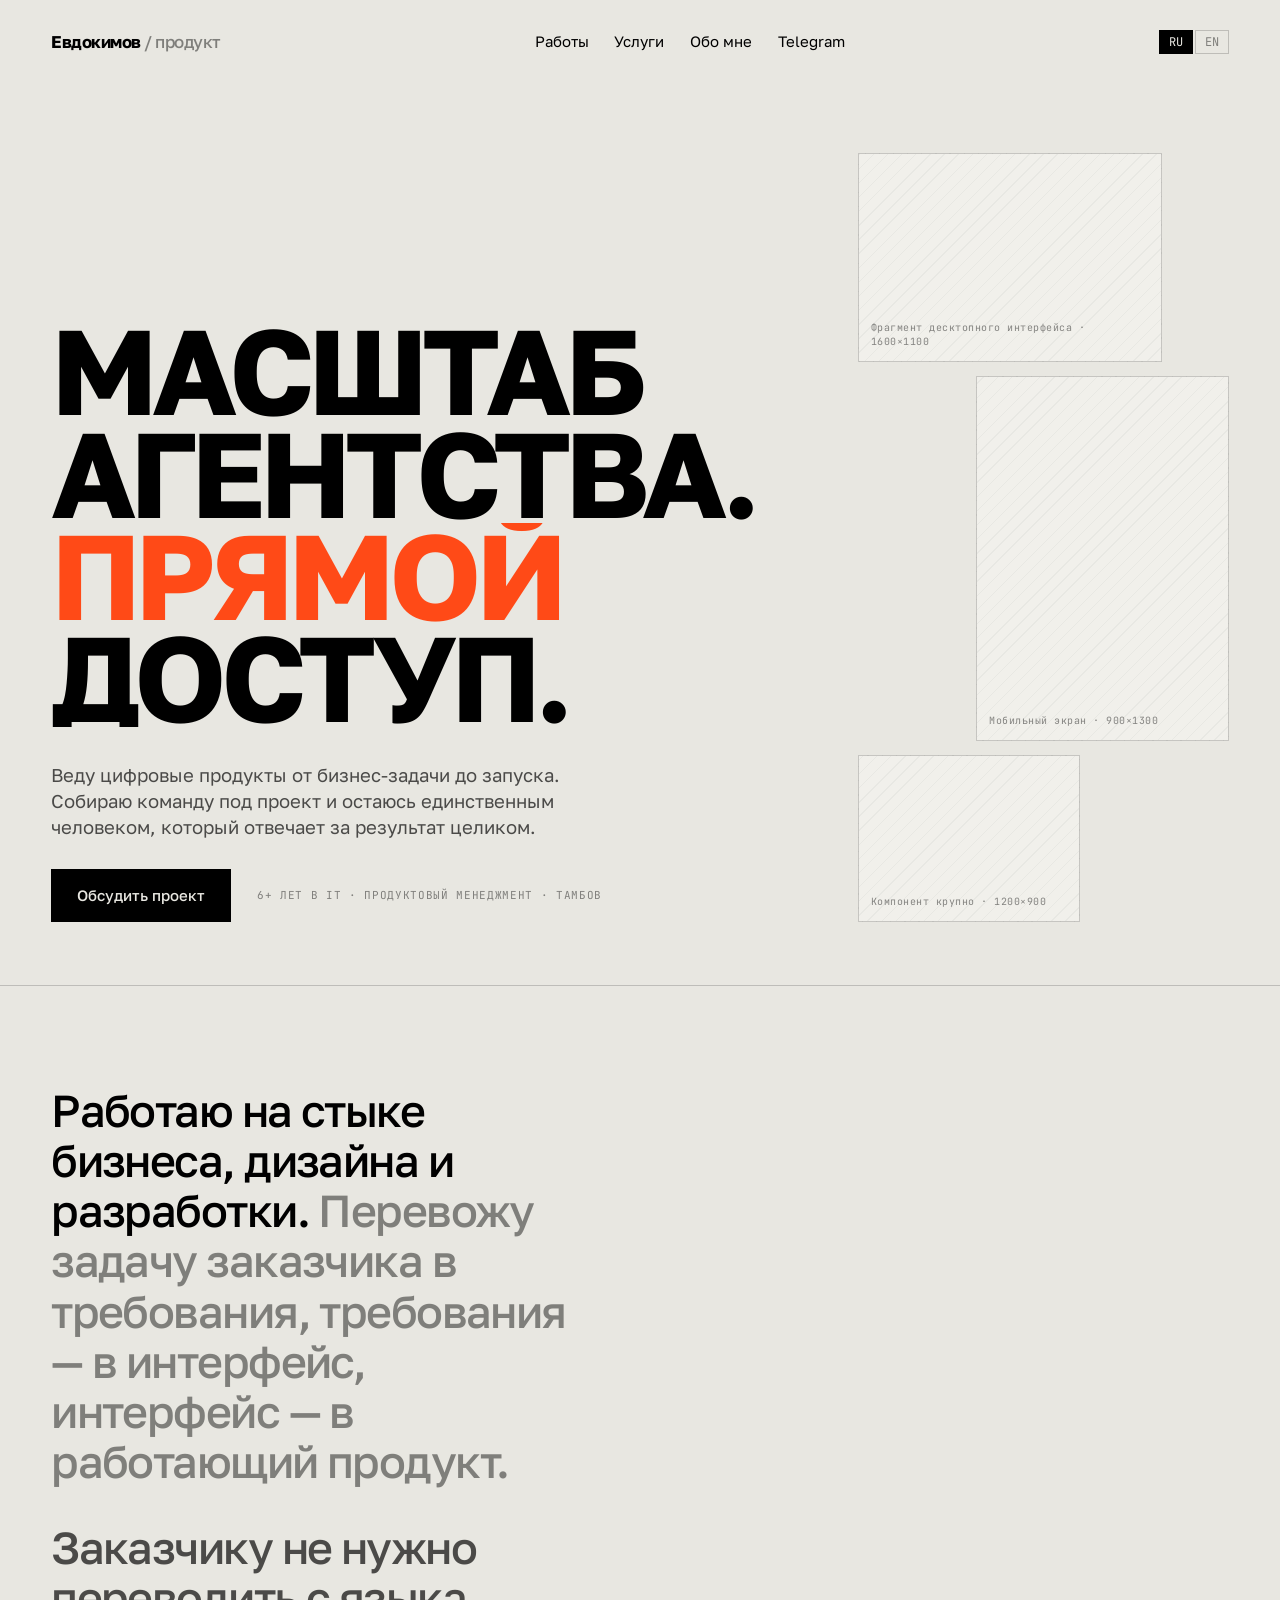
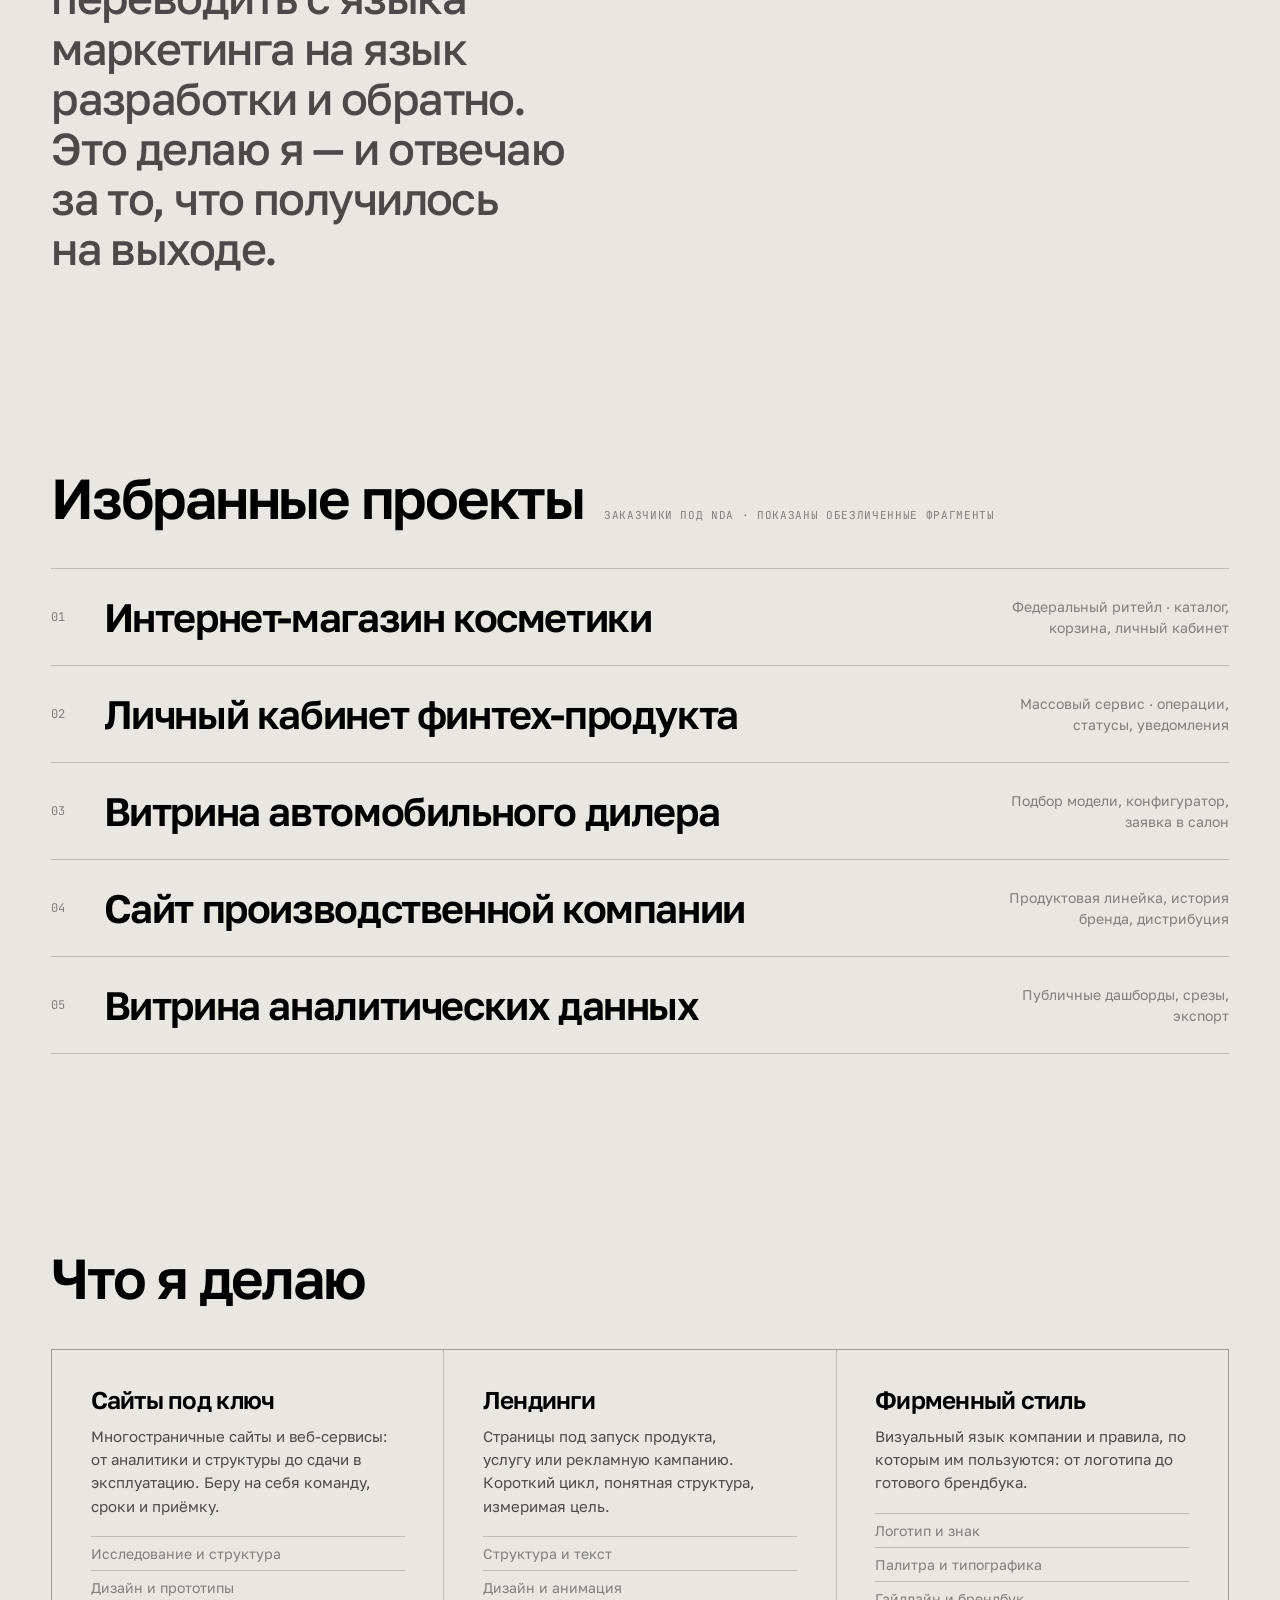
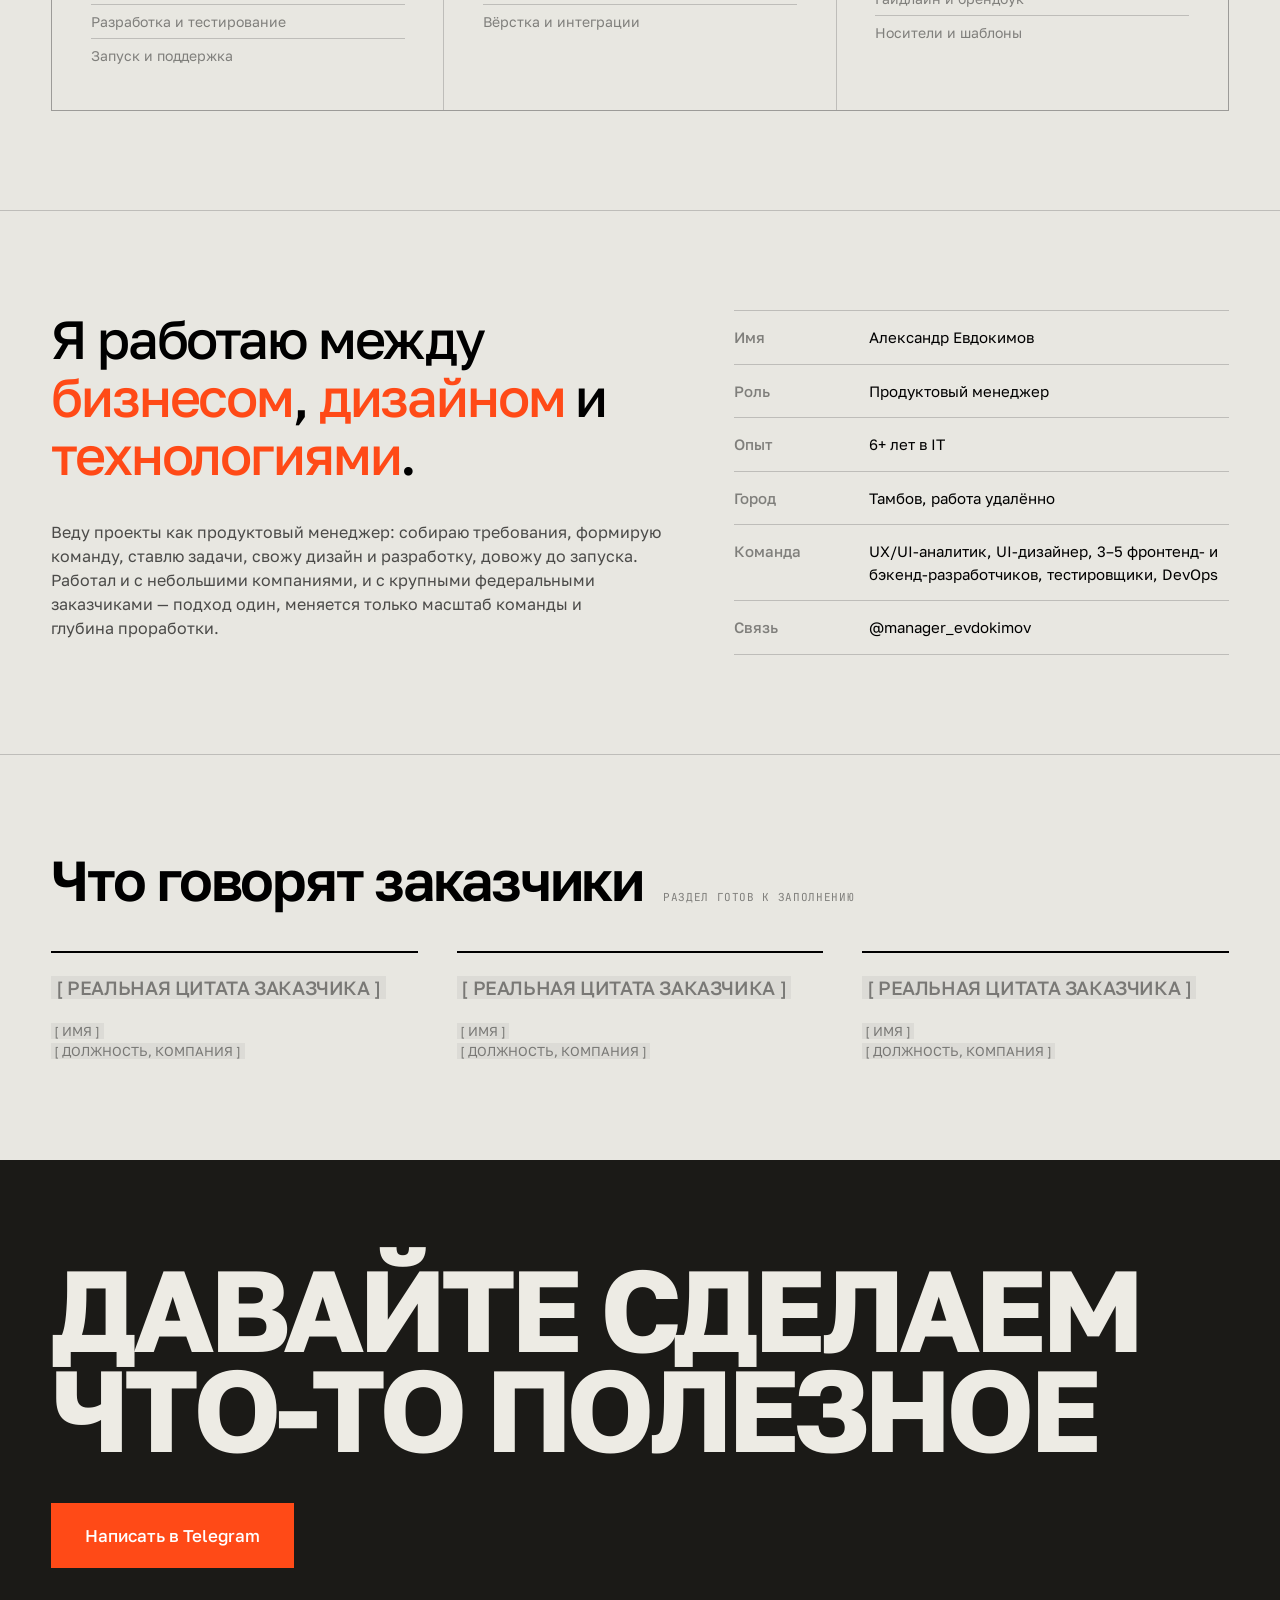
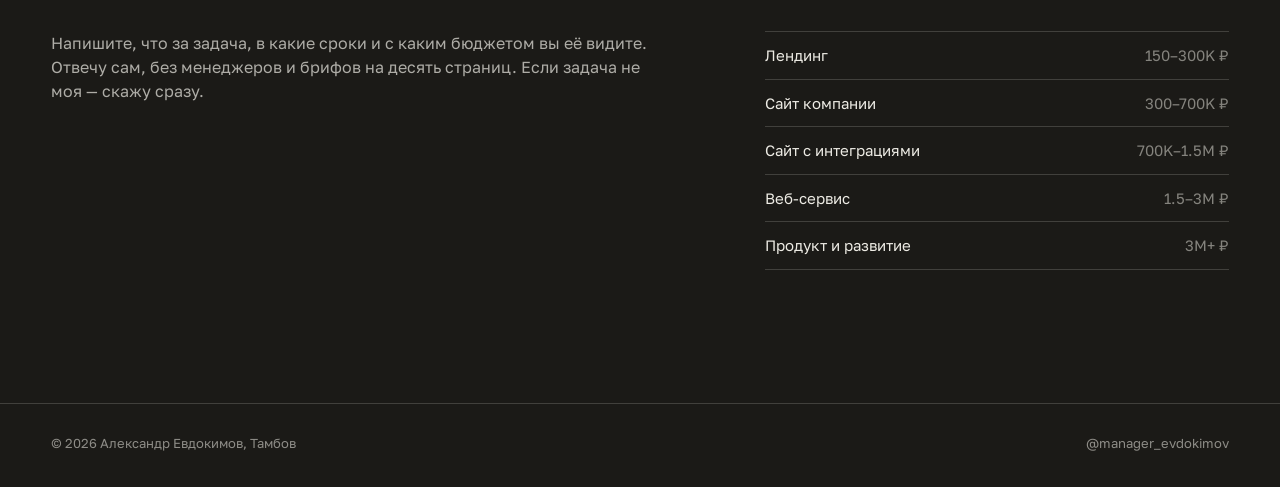
==== index.html @ 26f3f556 "add check" ====
<!DOCTYPE html>
<html lang="ru">
<head>
<meta charset="utf-8">
<meta name="viewport" content="width=device-width, initial-scale=1">
<title>Александр Евдокимов — цифровые продукты</title>
<meta name="description" content="Продуктовый менеджер. Веду цифровые проекты от бизнес-задачи до запуска: сайты под ключ, лендинги, фирменный стиль.">

<!--
  ══════════════════════════════════════════════════════════════
  КАК ПРАВИТЬ ЭТОТ ФАЙЛ

  1. КАРТИНКИ. Все места под изображения — блоки <figure class="ph">.
     Чтобы вставить картинку, замените блок целиком на:
         <img src="images/имя.jpg" alt="описание" class="shot">
     Подпись внутри блока подсказывает нужный формат и размер.

  2. ТЕКСТ. Сайт двуязычный. Каждый текст продублирован:
         <span class="ru">русский</span><span class="en">english</span>
     Правьте обе версии, иначе при переключении языка будет пусто.

  3. КЕЙСЫ. Карточка в списке работ — <a class="work-row">.
     Разворот кейса — <article class="case"> в самом низу body.
     Связаны через data-case="c1" и id="case-c1".
     Чтобы добавить кейс — скопируйте одну строку и один article,
     поменяйте c1 на c6.

  4. ОПИСАНИЯ КЕЙСОВ — заготовки по категориям. Обязательно
     сверьте каждое с тем, что было на самом деле, прежде
     чем публиковать.

  5. ТЕЛЕГРАМ. Замените @manager_evdokimov поиском по файлу,
     если ник изменится.
  ══════════════════════════════════════════════════════════════
-->

<link rel="preconnect" href="https://fonts.googleapis.com">
<link rel="preconnect" href="https://fonts.gstatic.com" crossorigin>
<link href="https://fonts.googleapis.com/css2?family=Golos+Text:wght@400;500;600;700;800;900&family=JetBrains+Mono:wght@400;500&display=swap" rel="stylesheet">

<style>
:root{
  --paper:#E8E7E1;
  --paper-lift:#F1F0EB;
  --ink:#000;
  --ink-70:rgba(0,0,0,.68);
  --ink-45:rgba(0,0,0,.45);
  --rule:rgba(0,0,0,.18);
  --dark:#1B1A17;
  --dark-lift:#232219;
  --dark-text:#EDEBE4;
  --dark-rule:rgba(237,235,228,.18);
  --accent:#FF4A17;
  --pad:clamp(20px,4vw,64px);
  --maxw:1560px;
}

*{box-sizing:border-box;margin:0;padding:0}
html{-webkit-text-size-adjust:100%}
body{
  background:var(--paper);
  color:var(--ink);
  font-family:"Golos Text",sans-serif;
  font-size:clamp(16px,1.05vw,18px);
  line-height:1.5;
  overflow-x:hidden;
}
body.locked{overflow:hidden}

/* ── язык ───────────────────────────────────────────── */
.ru,.en{display:none}
body.lang-ru .ru{display:revert}
body.lang-en .en{display:revert}

/* ── базовая типографика ────────────────────────────── */
h1,h2,h3{font-weight:600;letter-spacing:-.035em;line-height:.92;text-wrap:balance}
p{max-width:62ch;text-wrap:pretty}
a{color:inherit;text-decoration:none}
:focus-visible{outline:2px solid var(--accent);outline-offset:3px}

.spec{
  font-family:"JetBrains Mono",monospace;
  font-size:.6875rem;
  letter-spacing:.06em;
  color:var(--ink-45);
}

.wrap{max-width:var(--maxw);margin:0 auto;padding-inline:var(--pad)}
.rule{border-top:1px solid var(--rule)}

/* ── навигация ──────────────────────────────────────── */
.nav{
  position:fixed;inset:0 0 auto 0;z-index:60;
  display:flex;align-items:center;justify-content:space-between;
  gap:24px;
  max-width:var(--maxw);margin:0 auto;
  padding:26px var(--pad);
  transition:padding .35s cubic-bezier(.2,.7,.3,1);
}
.nav::before{
  content:"";position:absolute;inset:0;z-index:-1;
  background:var(--paper);
  opacity:0;transition:opacity .35s ease;
  border-bottom:1px solid transparent;
}
body.scrolled .nav{padding-block:12px}
body.scrolled .nav::before{opacity:.94;border-bottom-color:var(--rule);backdrop-filter:blur(6px)}

.mark{font-weight:700;letter-spacing:-.03em;font-size:1.0625rem;white-space:nowrap}
.mark span{color:var(--ink-45);font-weight:500}
.nav-links{display:flex;gap:clamp(14px,2vw,32px);align-items:center;font-size:.9375rem}
.nav-links a{padding-block:4px;border-bottom:1px solid transparent}
.nav-links a:hover{border-bottom-color:var(--ink)}
.lang{display:flex;gap:2px;font-family:"JetBrains Mono",monospace;font-size:.75rem}
.lang button{
  background:none;border:1px solid var(--rule);color:var(--ink-45);
  padding:5px 9px;cursor:pointer;font:inherit;line-height:1;
}
.lang button[aria-pressed="true"]{background:var(--ink);border-color:var(--ink);color:var(--paper)}
@media(max-width:720px){.nav-links a:not(.nav-cta){display:none}}

/* ── герой ──────────────────────────────────────────── */
.hero{padding-top:clamp(120px,17vh,190px);padding-bottom:clamp(48px,7vh,88px)}
.hero-grid{display:grid;grid-template-columns:repeat(12,1fr);gap:clamp(20px,2.5vw,40px);align-items:end}
.hero-head{grid-column:1/9}
@media(max-width:1000px){.hero-head{grid-column:1/-1}}

h1{
  font-size:clamp(2.9rem,9.4vw,9.2rem);
  font-weight:700;
  line-height:.85;
  letter-spacing:-.05em;
  text-transform:uppercase;
}
h1 .line{display:block;overflow:hidden}
h1 .line i{display:block;font-style:normal;transform:translateY(105%);animation:rise .95s cubic-bezier(.16,1,.3,1) forwards}
h1 .line:nth-child(2) i{animation-delay:.09s}
h1 .line:nth-child(3) i{animation-delay:.18s}
@keyframes rise{to{transform:translateY(0)}}
h1 em{font-style:normal;color:var(--accent)}

.hero-sub{
  margin-top:clamp(28px,4vh,52px);
  max-width:46ch;
  font-size:clamp(1.0625rem,1.45vw,1.375rem);
  line-height:1.4;
  color:var(--ink-70);
  opacity:0;animation:fade .8s ease .5s forwards;
}
@keyframes fade{to{opacity:1}}

.hero-meta{
  margin-top:28px;display:flex;flex-wrap:wrap;gap:10px 26px;align-items:center;
  opacity:0;animation:fade .8s ease .68s forwards;
}
.btn{
  display:inline-block;background:var(--ink);color:var(--paper);
  padding:15px 26px;font-weight:500;font-size:.9375rem;
  transition:background .2s ease,color .2s ease;
}
.btn:hover{background:var(--accent);color:#fff}
.btn-ghost{background:none;color:var(--ink);border:1px solid var(--ink)}
.btn-ghost:hover{background:var(--ink);color:var(--paper)}

/* композиция фрагментов в герое */
.hero-stack{grid-column:9/13;display:grid;gap:14px;opacity:0;animation:fade 1s ease .3s forwards}
.hero-stack .ph:nth-child(1){margin-right:18%}
.hero-stack .ph:nth-child(2){margin-left:32%}
.hero-stack .ph:nth-child(3){margin-right:40%}
@media(max-width:1000px){
  .hero-stack{grid-column:1/-1;grid-template-columns:1fr 1fr;margin-top:48px}
  .hero-stack .ph{margin:0!important}
  .hero-stack .ph:nth-child(3){display:none}
}

/* ── плейсхолдер изображения ────────────────────────── */
.ph{
  position:relative;
  aspect-ratio:var(--ar,16/10);
  background:
    repeating-linear-gradient(-45deg,transparent 0 9px,rgba(0,0,0,.035) 9px 10px),
    var(--paper-lift);
  border:1px solid var(--rule);
  display:flex;align-items:flex-end;padding:12px;
}
.ph figcaption{
  font-family:"JetBrains Mono",monospace;font-size:.625rem;
  letter-spacing:.05em;color:var(--ink-45);line-height:1.4;
}
.shot{width:100%;height:auto;display:block;border:1px solid var(--rule)}

/* ── секции ─────────────────────────────────────────── */
section{padding-block:clamp(64px,11vh,148px)}
.sec-head{display:flex;align-items:baseline;gap:20px;margin-bottom:clamp(32px,5vh,64px);flex-wrap:wrap}
.sec-head h2{font-size:clamp(1.9rem,4.4vw,4rem);font-weight:600;letter-spacing:-.04em}

/* ── манифест ───────────────────────────────────────── */
.manifesto p{
  font-size:clamp(1.5rem,3.5vw,3.05rem);
  line-height:1.12;letter-spacing:-.035em;font-weight:500;max-width:19ch;
}
.manifesto .quiet{color:var(--ink-45)}
.manifesto-note{margin-top:36px;max-width:50ch;color:var(--ink-70);font-size:1.0625rem}

/* ── работы ─────────────────────────────────────────── */
.work-row{
  display:grid;grid-template-columns:auto 1fr auto;align-items:center;
  gap:clamp(16px,3vw,48px);
  padding:clamp(20px,3vh,34px) 0;
  border-top:1px solid var(--rule);
  position:relative;cursor:pointer;
  transition:padding-left .35s cubic-bezier(.2,.7,.3,1);
}
.work-list .work-row:last-child{border-bottom:1px solid var(--rule)}
.work-row:hover,.work-row:focus-visible{padding-left:clamp(10px,1.6vw,26px)}
.work-num{font-family:"JetBrains Mono",monospace;font-size:.75rem;color:var(--ink-45)}
.work-title{font-size:clamp(1.35rem,3.1vw,2.7rem);font-weight:600;letter-spacing:-.035em;line-height:1.02}
.work-tag{font-size:.875rem;color:var(--ink-45);text-align:right;max-width:26ch}
.work-row:hover .work-title{color:var(--accent)}
.work-peek{
  position:absolute;right:clamp(140px,18vw,320px);top:50%;
  width:clamp(160px,15vw,230px);aspect-ratio:4/3;
  transform:translateY(-50%) scale(.94);
  opacity:0;pointer-events:none;transition:opacity .25s ease,transform .25s ease;
  z-index:2;
}
@media(hover:hover) and (min-width:1100px){
  .work-row:hover .work-peek{opacity:1;transform:translateY(-50%) scale(1)}
}
@media(max-width:760px){
  .work-row{grid-template-columns:auto 1fr;row-gap:8px}
  .work-tag{grid-column:2;text-align:left}
}

/* ── услуги ─────────────────────────────────────────── */
.services{display:grid;grid-template-columns:repeat(3,1fr);gap:1px;background:var(--rule);border:1px solid var(--rule)}
.service{background:var(--paper);padding:clamp(26px,3vw,44px)}
.service h3{font-size:clamp(1.25rem,1.9vw,1.75rem);margin-bottom:14px;letter-spacing:-.03em}
.service p{color:var(--ink-70);font-size:.9375rem;line-height:1.55}
.service ul{margin-top:18px;list-style:none;font-size:.875rem;color:var(--ink-45)}
.service li{padding:6px 0;border-top:1px solid var(--rule)}
@media(max-width:900px){.services{grid-template-columns:1fr}}

/* ── обо мне ────────────────────────────────────────── */
.about{display:grid;grid-template-columns:1.25fr 1fr;gap:clamp(32px,5vw,90px);align-items:start}
.about-statement{font-size:clamp(1.75rem,4.2vw,3.4rem);font-weight:500;line-height:1.08;letter-spacing:-.04em}
.about-statement b{font-weight:500;color:var(--accent)}
.facts{list-style:none}
.facts li{display:flex;gap:20px;padding:15px 0;border-top:1px solid var(--rule);font-size:.9375rem}
.facts li:last-child{border-bottom:1px solid var(--rule)}
.facts b{flex:0 0 clamp(90px,9vw,150px);font-weight:500;color:var(--ink-45)}
.about-text{margin-top:36px;color:var(--ink-70)}
@media(max-width:900px){.about{grid-template-columns:1fr}}

/* ── отзывы ─────────────────────────────────────────── */
.quotes{display:grid;grid-template-columns:repeat(3,1fr);gap:clamp(20px,3vw,44px)}
.quote{border-top:2px solid var(--ink);padding-top:22px}
.quote blockquote{font-size:clamp(1.0625rem,1.5vw,1.3rem);line-height:1.35;letter-spacing:-.02em;font-weight:500}
.quote .who{margin-top:22px;font-size:.8125rem;color:var(--ink-45);line-height:1.5}
.placeholder-text{color:var(--ink-45);background:rgba(0,0,0,.05);padding:0 .25em}
@media(max-width:900px){.quotes{grid-template-columns:1fr}}

/* ── контакт ────────────────────────────────────────── */
.contact{background:var(--dark);color:var(--dark-text)}
.contact h2{
  font-size:clamp(2.4rem,9vw,8rem);font-weight:700;text-transform:uppercase;
  letter-spacing:-.05em;line-height:.86;
}
.contact .btn{background:var(--accent);color:#fff;margin-top:clamp(32px,5vh,60px);padding:20px 34px;font-size:1.0625rem}
.contact .btn:hover{background:var(--dark-text);color:var(--dark)}
.contact-grid{display:grid;grid-template-columns:1.4fr 1fr;gap:clamp(30px,5vw,80px);margin-top:clamp(40px,7vh,86px);align-items:start}
.budget{list-style:none;font-size:.9375rem}
.budget li{padding:12px 0;border-top:1px solid var(--dark-rule);display:flex;justify-content:space-between;gap:16px;color:var(--dark-text)}
.budget li:last-child{border-bottom:1px solid var(--dark-rule)}
.budget .cap{color:rgba(237,235,228,.5)}
@media(max-width:900px){.contact-grid{grid-template-columns:1fr}}

footer{background:var(--dark);color:rgba(237,235,228,.55);padding-block:34px;font-size:.8125rem}
footer .wrap{display:flex;justify-content:space-between;gap:20px;flex-wrap:wrap;border-top:1px solid var(--dark-rule);padding-top:30px}
footer a:hover{color:var(--dark-text)}

/* ── разворот кейса ─────────────────────────────────── */
.case{
  position:fixed;inset:0;z-index:80;
  background:var(--dark);color:var(--dark-text);
  overflow-y:auto;overscroll-behavior:contain;
  opacity:0;visibility:hidden;transform:translateY(24px);
  transition:opacity .4s ease,transform .45s cubic-bezier(.16,1,.3,1),visibility .45s;
}
.case[data-open="true"]{opacity:1;visibility:visible;transform:none}
.case .ph{
  background:
    repeating-linear-gradient(-45deg,transparent 0 9px,rgba(237,235,228,.05) 9px 10px),
    var(--dark-lift);
  border-color:var(--dark-rule);
}
.case .ph figcaption{color:rgba(237,235,228,.45)}
.case-close{
  position:sticky;top:0;z-index:5;
  display:flex;justify-content:space-between;align-items:center;gap:20px;
  padding:18px var(--pad);
  background:var(--dark);border-bottom:1px solid var(--dark-rule);
  max-width:var(--maxw);margin:0 auto;
}
.case-close button{
  background:none;border:1px solid var(--dark-rule);color:var(--dark-text);
  padding:9px 16px;cursor:pointer;font:inherit;font-size:.875rem;
}
.case-close button:hover{background:var(--dark-text);color:var(--dark)}
.case-close .spec{color:rgba(237,235,228,.5)}
.case-head{padding-block:clamp(48px,9vh,110px) clamp(32px,5vh,60px)}
.case-head h2{
  font-size:clamp(2.2rem,7.5vw,6.4rem);font-weight:700;text-transform:uppercase;
  letter-spacing:-.05em;line-height:.88;max-width:16ch;
}
.case-head p{margin-top:28px;color:rgba(237,235,228,.7);font-size:clamp(1.0625rem,1.4vw,1.3rem);line-height:1.45}
.case-specs{display:grid;grid-template-columns:repeat(4,1fr);gap:0 clamp(20px,3vw,40px);border-top:1px solid var(--dark-rule)}
.case-specs div{padding:22px 0;border-bottom:1px solid var(--dark-rule)}
.case-specs dt{
  font-family:"JetBrains Mono",monospace;font-size:.625rem;letter-spacing:.07em;
  color:rgba(237,235,228,.45);margin-bottom:10px;
}
.case-specs dd{font-size:.9375rem;line-height:1.45}
@media(max-width:900px){.case-specs{grid-template-columns:1fr 1fr}}
@media(max-width:560px){.case-specs{grid-template-columns:1fr}}
.case-body{padding-block:clamp(40px,7vh,90px)}
.case-shots{display:grid;gap:clamp(14px,2vw,26px)}
.case-shots .pair{display:grid;grid-template-columns:1fr 1fr;gap:clamp(14px,2vw,26px)}
@media(max-width:760px){.case-shots .pair{grid-template-columns:1fr}}
.case-note{margin-block:clamp(36px,6vh,72px);max-width:58ch;color:rgba(237,235,228,.7)}
.case-note h3{font-size:clamp(1.25rem,2.2vw,1.9rem);color:var(--dark-text);margin-bottom:16px;letter-spacing:-.03em}
.case-next{
  display:flex;justify-content:space-between;align-items:center;gap:20px;flex-wrap:wrap;
  border-top:1px solid var(--dark-rule);padding-block:clamp(30px,5vh,56px);
}
.case-next b{font-size:clamp(1.3rem,3vw,2.4rem);font-weight:600;letter-spacing:-.035em}
.case-next a:hover b{color:var(--accent)}

@media(prefers-reduced-motion:reduce){
  *,*::before,*::after{animation-duration:.01ms!important;animation-delay:0ms!important;transition-duration:.01ms!important}
  h1 .line i{transform:none}
  .hero-sub,.hero-meta,.hero-stack{opacity:1}
}
</style>
</head>

<body class="lang-ru">

<!-- ═══ НАВИГАЦИЯ ═══ -->
<nav class="nav">
  <a href="#top" class="mark">Евдокимов<span> / продукт</span></a>
  <div class="nav-links">
    <a href="#work"><span class="ru">Работы</span><span class="en">Work</span></a>
    <a href="#services"><span class="ru">Услуги</span><span class="en">Services</span></a>
    <a href="#about"><span class="ru">Обо мне</span><span class="en">About</span></a>
    <a href="https://t.me/manager_evdokimov" class="nav-cta" target="_blank" rel="noopener">Telegram</a>
  </div>
  <div class="lang">
    <button type="button" data-lang="ru" aria-pressed="true">RU</button>
    <button type="button" data-lang="en" aria-pressed="false">EN</button>
  </div>
</nav>

<main id="top">

<!-- ═══ ГЕРОЙ ═══ -->
<header class="hero wrap">
  <div class="hero-grid">
    <div class="hero-head">
      <h1>
        <span class="ru">
          <span class="line"><i>Масштаб</i></span>
          <span class="line"><i>агентства.</i></span>
          <span class="line"><i><em>Прямой</em> доступ.</i></span>
        </span>
        <span class="en">
          <span class="line"><i>Agency</i></span>
          <span class="line"><i>scale.</i></span>
          <span class="line"><i><em>Direct</em> access.</i></span>
        </span>
      </h1>

      <p class="hero-sub">
        <span class="ru">Веду цифровые продукты от бизнес-задачи до запуска. Собираю команду под проект и остаюсь единственным человеком, который отвечает за результат целиком.</span>
        <span class="en">I take digital products from a business problem to launch. I assemble the team for the project and stay the single person accountable for the whole result.</span>
      </p>

      <div class="hero-meta">
        <a href="https://t.me/manager_evdokimov" class="btn" target="_blank" rel="noopener">
          <span class="ru">Обсудить проект</span><span class="en">Start a project</span>
        </a>
        <span class="spec">
          <span class="ru">6+ ЛЕТ В IT · ПРОДУКТОВЫЙ МЕНЕДЖМЕНТ · ТАМБОВ</span>
          <span class="en">6+ YEARS IN IT · PRODUCT MANAGEMENT · TAMBOV</span>
        </span>
      </div>
    </div>

    <div class="hero-stack">
      <figure class="ph" style="--ar:16/11"><figcaption>
        <span class="ru">Фрагмент десктопного интерфейса · 1600×1100</span>
        <span class="en">Desktop UI fragment · 1600×1100</span>
      </figcaption></figure>
      <figure class="ph" style="--ar:9/13"><figcaption>
        <span class="ru">Мобильный экран · 900×1300</span>
        <span class="en">Mobile screen · 900×1300</span>
      </figcaption></figure>
      <figure class="ph" style="--ar:4/3"><figcaption>
        <span class="ru">Компонент крупно · 1200×900</span>
        <span class="en">Component close-up · 1200×900</span>
      </figcaption></figure>
    </div>
  </div>
</header>

<!-- ═══ МАНИФЕСТ ═══ -->
<section class="wrap manifesto rule">
  <p>
    <span class="ru">Работаю на стыке бизнеса, дизайна и разработки. <span class="quiet">Перевожу задачу заказчика в требования, требования — в интерфейс, интерфейс — в работающий продукт.</span></span>
    <span class="en">I work where business, design and engineering meet. <span class="quiet">I turn a client's problem into requirements, requirements into an interface, and the interface into a product that ships.</span></span>
  </p>
  <p class="manifesto-note">
    <span class="ru">Заказчику не нужно переводить с языка маркетинга на язык разработки и обратно. Это делаю я — и отвечаю за то, что получилось на выходе.</span>
    <span class="en">The client doesn't have to translate between marketing and engineering. That's my job, and so is the outcome.</span>
  </p>
</section>

<!-- ═══ РАБОТЫ ═══ -->
<section class="wrap" id="work">
  <div class="sec-head">
    <h2><span class="ru">Избранные проекты</span><span class="en">Selected projects</span></h2>
    <span class="spec">
      <span class="ru">ЗАКАЗЧИКИ ПОД NDA · ПОКАЗАНЫ ОБЕЗЛИЧЕННЫЕ ФРАГМЕНТЫ</span>
      <span class="en">CLIENTS UNDER NDA · ANONYMISED FRAGMENTS SHOWN</span>
    </span>
  </div>

  <div class="work-list">
    <a class="work-row" data-case="c1" href="#case-c1">
      <span class="work-num">01</span>
      <span class="work-title"><span class="ru">Интернет-магазин косметики</span><span class="en">Beauty e-commerce</span></span>
      <span class="work-tag"><span class="ru">Федеральный ритейл · каталог, корзина, личный кабинет</span><span class="en">National retail · catalogue, cart, account</span></span>
      <figure class="ph work-peek" style="--ar:4/3"><figcaption><span class="ru">Превью 900×675</span><span class="en">Preview 900×675</span></figcaption></figure>
    </a>

    <a class="work-row" data-case="c2" href="#case-c2">
      <span class="work-num">02</span>
      <span class="work-title"><span class="ru">Личный кабинет финтех-продукта</span><span class="en">Fintech customer account</span></span>
      <span class="work-tag"><span class="ru">Массовый сервис · операции, статусы, уведомления</span><span class="en">High-traffic service · operations, statuses, alerts</span></span>
      <figure class="ph work-peek" style="--ar:4/3"><figcaption><span class="ru">Превью 900×675</span><span class="en">Preview 900×675</span></figcaption></figure>
    </a>

    <a class="work-row" data-case="c3" href="#case-c3">
      <span class="work-num">03</span>
      <span class="work-title"><span class="ru">Витрина автомобильного дилера</span><span class="en">Car dealer showroom</span></span>
      <span class="work-tag"><span class="ru">Подбор модели, конфигуратор, заявка в салон</span><span class="en">Model search, configurator, dealership lead</span></span>
      <figure class="ph work-peek" style="--ar:4/3"><figcaption><span class="ru">Превью 900×675</span><span class="en">Preview 900×675</span></figcaption></figure>
    </a>

    <a class="work-row" data-case="c4" href="#case-c4">
      <span class="work-num">04</span>
      <span class="work-title"><span class="ru">Сайт производственной компании</span><span class="en">Manufacturer website</span></span>
      <span class="work-tag"><span class="ru">Продуктовая линейка, история бренда, дистрибуция</span><span class="en">Product range, brand story, distribution</span></span>
      <figure class="ph work-peek" style="--ar:4/3"><figcaption><span class="ru">Превью 900×675</span><span class="en">Preview 900×675</span></figcaption></figure>
    </a>

    <a class="work-row" data-case="c5" href="#case-c5">
      <span class="work-num">05</span>
      <span class="work-title"><span class="ru">Витрина аналитических данных</span><span class="en">Data showcase</span></span>
      <span class="work-tag"><span class="ru">Публичные дашборды, срезы, экспорт</span><span class="en">Public dashboards, breakdowns, export</span></span>
      <figure class="ph work-peek" style="--ar:4/3"><figcaption><span class="ru">Превью 900×675</span><span class="en">Preview 900×675</span></figcaption></figure>
    </a>
  </div>
</section>

<!-- ═══ УСЛУГИ ═══ -->
<section class="wrap" id="services">
  <div class="sec-head">
    <h2><span class="ru">Что я делаю</span><span class="en">What I do</span></h2>
  </div>

  <div class="services">
    <div class="service">
      <h3><span class="ru">Сайты под ключ</span><span class="en">Websites, end to end</span></h3>
      <p>
        <span class="ru">Многостраничные сайты и веб-сервисы: от аналитики и структуры до сдачи в эксплуатацию. Беру на себя команду, сроки и приёмку.</span>
        <span class="en">Multi-page sites and web services: from research and structure to handover. I own the team, the schedule and the acceptance.</span>
      </p>
      <ul>
        <li><span class="ru">Исследование и структура</span><span class="en">Research and structure</span></li>
        <li><span class="ru">Дизайн и прототипы</span><span class="en">Design and prototypes</span></li>
        <li><span class="ru">Разработка и тестирование</span><span class="en">Build and QA</span></li>
        <li><span class="ru">Запуск и поддержка</span><span class="en">Launch and support</span></li>
      </ul>
    </div>

    <div class="service">
      <h3><span class="ru">Лендинги</span><span class="en">Landing pages</span></h3>
      <p>
        <span class="ru">Страницы под запуск продукта, услугу или рекламную кампанию. Короткий цикл, понятная структура, измеримая цель.</span>
        <span class="en">Pages for a product launch, a service or an ad campaign. Short cycle, clear structure, one measurable goal.</span>
      </p>
      <ul>
        <li><span class="ru">Структура и текст</span><span class="en">Structure and copy</span></li>
        <li><span class="ru">Дизайн и анимация</span><span class="en">Design and motion</span></li>
        <li><span class="ru">Вёрстка и интеграции</span><span class="en">Build and integrations</span></li>
      </ul>
    </div>

    <div class="service">
      <h3><span class="ru">Фирменный стиль</span><span class="en">Brand identity</span></h3>
      <p>
        <span class="ru">Визуальный язык компании и правила, по которым им пользуются: от логотипа до готового брендбука.</span>
        <span class="en">A company's visual language and the rules for using it: from the logo to a finished brand book.</span>
      </p>
      <ul>
        <li><span class="ru">Логотип и знак</span><span class="en">Logo and mark</span></li>
        <li><span class="ru">Палитра и типографика</span><span class="en">Palette and typography</span></li>
        <li><span class="ru">Гайдлайн и брендбук</span><span class="en">Guidelines and brand book</span></li>
        <li><span class="ru">Носители и шаблоны</span><span class="en">Assets and templates</span></li>
      </ul>
    </div>
  </div>
</section>

<!-- ═══ ОБО МНЕ ═══ -->
<section class="wrap rule" id="about">
  <div class="about">
    <div>
      <p class="about-statement">
        <span class="ru">Я работаю между <b>бизнесом</b>, <b>дизайном</b> и <b>технологиями</b>.</span>
        <span class="en">I work between <b>business</b>, <b>design</b> and <b>technology</b>.</span>
      </p>
      <p class="about-text">
        <span class="ru">Веду проекты как продуктовый менеджер: собираю требования, формирую команду, ставлю задачи, свожу дизайн и разработку, довожу до запуска. Работал и с небольшими компаниями, и с крупными федеральными заказчиками — подход один, меняется только масштаб команды и глубина проработки.</span>
        <span class="en">I run projects as a product manager: gather requirements, form the team, set the tasks, keep design and engineering aligned, and carry the work to launch. I've worked with small companies and with large national clients — the approach is the same, only the team size and the depth of the work change.</span>
      </p>
    </div>

    <ul class="facts">
      <li><b><span class="ru">Имя</span><span class="en">Name</span></b> <span>Александр Евдокимов</span></li>
      <li><b><span class="ru">Роль</span><span class="en">Role</span></b> <span class="ru">Продуктовый менеджер</span><span class="en">Product manager</span></li>
      <li><b><span class="ru">Опыт</span><span class="en">Experience</span></b> <span class="ru">6+ лет в IT</span><span class="en">6+ years in IT</span></li>
      <li><b><span class="ru">Город</span><span class="en">City</span></b> <span class="ru">Тамбов, работа удалённо</span><span class="en">Tambov, working remotely</span></li>
      <li><b><span class="ru">Команда</span><span class="en">Team</span></b> <span class="ru">UX/UI-аналитик, UI-дизайнер, 3–5 фронтенд- и бэкенд-разработчиков, тестировщики, DevOps</span><span class="en">UX/UI analyst, UI designer, 3–5 front-end and back-end developers, QA, DevOps</span></li>
      <li><b><span class="ru">Связь</span><span class="en">Contact</span></b> <a href="https://t.me/manager_evdokimov" target="_blank" rel="noopener">@manager_evdokimov</a></li>
    </ul>
  </div>
</section>

<!-- ═══ ОТЗЫВЫ ═══ -->
<section class="wrap rule">
  <div class="sec-head">
    <h2><span class="ru">Что говорят заказчики</span><span class="en">What clients say</span></h2>
    <span class="spec">
      <span class="ru">РАЗДЕЛ ГОТОВ К ЗАПОЛНЕНИЮ</span>
      <span class="en">READY TO BE FILLED IN</span>
    </span>
  </div>

  <div class="quotes">
    <figure class="quote">
      <blockquote><span class="placeholder-text">[ РЕАЛЬНАЯ ЦИТАТА ЗАКАЗЧИКА ]</span></blockquote>
      <figcaption class="who"><span class="placeholder-text">[ ИМЯ ]</span><br><span class="placeholder-text">[ ДОЛЖНОСТЬ, КОМПАНИЯ ]</span></figcaption>
    </figure>
    <figure class="quote">
      <blockquote><span class="placeholder-text">[ РЕАЛЬНАЯ ЦИТАТА ЗАКАЗЧИКА ]</span></blockquote>
      <figcaption class="who"><span class="placeholder-text">[ ИМЯ ]</span><br><span class="placeholder-text">[ ДОЛЖНОСТЬ, КОМПАНИЯ ]</span></figcaption>
    </figure>
    <figure class="quote">
      <blockquote><span class="placeholder-text">[ РЕАЛЬНАЯ ЦИТАТА ЗАКАЗЧИКА ]</span></blockquote>
      <figcaption class="who"><span class="placeholder-text">[ ИМЯ ]</span><br><span class="placeholder-text">[ ДОЛЖНОСТЬ, КОМПАНИЯ ]</span></figcaption>
    </figure>
  </div>
</section>

<!-- ═══ КОНТАКТ ═══ -->
<section class="contact" id="contact">
  <div class="wrap">
    <h2>
      <span class="ru">Давайте сделаем<br>что-то полезное</span>
      <span class="en">Let's build<br>something useful</span>
    </h2>

    <a href="https://t.me/manager_evdokimov" class="btn" target="_blank" rel="noopener">
      <span class="ru">Написать в Telegram</span><span class="en">Message me on Telegram</span>
    </a>

    <div class="contact-grid">
      <p style="color:rgba(237,235,228,.7)">
        <span class="ru">Напишите, что за задача, в какие сроки и с каким бюджетом вы её видите. Отвечу сам, без менеджеров и брифов на десять страниц. Если задача не моя — скажу сразу.</span>
        <span class="en">Tell me what the task is, when you need it and what budget you have in mind. You'll get an answer from me, with no account managers and no ten-page briefs. If it isn't my kind of work, I'll say so straight away.</span>
      </p>

      <ul class="budget">
        <li><span class="ru">Лендинг</span><span class="en">Landing page</span> <span class="cap">150–300K ₽</span></li>
        <li><span class="ru">Сайт компании</span><span class="en">Company website</span> <span class="cap">300–700K ₽</span></li>
        <li><span class="ru">Сайт с интеграциями</span><span class="en">Site with integrations</span> <span class="cap">700K–1.5M ₽</span></li>
        <li><span class="ru">Веб-сервис</span><span class="en">Web service</span> <span class="cap">1.5–3M ₽</span></li>
        <li><span class="ru">Продукт и развитие</span><span class="en">Product and roadmap</span> <span class="cap">3M+ ₽</span></li>
      </ul>
    </div>
  </div>
</section>

<footer>
  <div class="wrap">
    <span>© 2026 <span class="ru">Александр Евдокимов, Тамбов</span><span class="en">Alexander Evdokimov, Tambov</span></span>
    <a href="https://t.me/manager_evdokimov" target="_blank" rel="noopener">@manager_evdokimov</a>
  </div>
</footer>

</main>

<!-- ═══════════ РАЗВОРОТЫ КЕЙСОВ ═══════════ -->

<article class="case" id="case-c1" data-open="false" aria-hidden="true">
  <div class="case-close">
    <span class="spec">01 — <span class="ru">ИНТЕРНЕТ-МАГАЗИН КОСМЕТИКИ</span><span class="en">BEAUTY E-COMMERCE</span></span>
    <button type="button" data-close><span class="ru">Закрыть</span><span class="en">Close</span></button>
  </div>
  <div class="wrap case-head">
    <h2><span class="ru">Интернет-магазин косметики</span><span class="en">Beauty e-commerce</span></h2>
    <p>
      <span class="ru">Онлайн-магазин федеральной косметической компании: каталог на тысячи позиций, корзина, оформление заказа и личный кабинет покупателя на десктопе и в мобильной версии.</span>
      <span class="en">An online store for a national cosmetics company: a catalogue of thousands of items, cart, checkout and a customer account on desktop and mobile.</span>
    </p>
  </div>
  <div class="wrap">
    <dl class="case-specs">
      <div><dt><span class="ru">РОЛЬ</span><span class="en">ROLE</span></dt><dd><span class="ru">Продуктовый менеджер</span><span class="en">Product manager</span></dd></div>
      <div><dt><span class="ru">КОМАНДА</span><span class="en">TEAM</span></dt><dd><span class="ru">UX/UI-аналитик, UI-дизайнер, 3–5 фронтенд- и бэкенд-разработчиков, тестировщики, DevOps</span><span class="en">UX/UI analyst, UI designer, 3–5 front-end and back-end developers, QA, DevOps</span></dd></div>
      <div><dt><span class="ru">ЗОНА ОТВЕТСТВЕННОСТИ</span><span class="en">SCOPE</span></dt><dd><span class="ru">Требования, приоритеты, координация дизайна и разработки, приёмка</span><span class="en">Requirements, priorities, design and engineering coordination, acceptance</span></dd></div>
      <div><dt><span class="ru">ПЛАТФОРМЫ</span><span class="en">PLATFORMS</span></dt><dd>Desktop, mobile web</dd></div>
    </dl>
  </div>
  <div class="wrap case-body">
    <div class="case-shots">
      <figure class="ph" style="--ar:16/9"><figcaption><span class="ru">Главная, десктоп · 2560×1440</span><span class="en">Home, desktop · 2560×1440</span></figcaption></figure>
      <div class="pair">
        <figure class="ph" style="--ar:4/3"><figcaption><span class="ru">Каталог с фильтрами · 1600×1200</span><span class="en">Catalogue with filters · 1600×1200</span></figcaption></figure>
        <figure class="ph" style="--ar:4/3"><figcaption><span class="ru">Карточка товара · 1600×1200</span><span class="en">Product page · 1600×1200</span></figcaption></figure>
      </div>
    </div>
    <div class="case-note">
      <h3><span class="ru">Что было сложным</span><span class="en">The hard part</span></h3>
      <p><span class="ru">Опишите здесь главное ограничение проекта: объём каталога, сроки, интеграции с учётной системой, требования к нагрузке. Один абзац, без цифр, которые нельзя раскрывать.</span><span class="en">Describe the project's main constraint here: catalogue size, deadlines, integration with the accounting system, load requirements. One paragraph, no figures you can't disclose.</span></p>
    </div>
    <div class="case-shots">
      <div class="pair">
        <figure class="ph" style="--ar:9/16"><figcaption><span class="ru">Мобильный каталог · 1170×2080</span><span class="en">Mobile catalogue · 1170×2080</span></figcaption></figure>
        <figure class="ph" style="--ar:9/16"><figcaption><span class="ru">Мобильная корзина · 1170×2080</span><span class="en">Mobile cart · 1170×2080</span></figcaption></figure>
      </div>
      <figure class="ph" style="--ar:16/9"><figcaption><span class="ru">Компоненты дизайн-системы · 2560×1440</span><span class="en">Design system components · 2560×1440</span></figcaption></figure>
    </div>
  </div>
  <div class="wrap case-next">
    <span class="spec"><span class="ru">СЛЕДУЮЩИЙ ПРОЕКТ</span><span class="en">NEXT PROJECT</span></span>
    <a href="#case-c2" data-case="c2"><b><span class="ru">Личный кабинет финтех-продукта</span><span class="en">Fintech customer account</span></b></a>
  </div>
</article>

<article class="case" id="case-c2" data-open="false" aria-hidden="true">
  <div class="case-close">
    <span class="spec">02 — <span class="ru">ЛИЧНЫЙ КАБИНЕТ ФИНТЕХ-ПРОДУКТА</span><span class="en">FINTECH CUSTOMER ACCOUNT</span></span>
    <button type="button" data-close><span class="ru">Закрыть</span><span class="en">Close</span></button>
  </div>
  <div class="wrap case-head">
    <h2><span class="ru">Личный кабинет финтех-продукта</span><span class="en">Fintech customer account</span></h2>
    <p>
      <span class="ru">Клиентский раздел массового финансового сервиса: операции, статусы заявок, документы и уведомления. Много состояний, много пограничных сценариев, высокая цена ошибки.</span>
      <span class="en">The customer area of a high-traffic financial service: operations, application statuses, documents and notifications. Many states, many edge cases, a high cost of error.</span>
    </p>
  </div>
  <div class="wrap">
    <dl class="case-specs">
      <div><dt><span class="ru">РОЛЬ</span><span class="en">ROLE</span></dt><dd><span class="ru">Продуктовый менеджер</span><span class="en">Product manager</span></dd></div>
      <div><dt><span class="ru">КОМАНДА</span><span class="en">TEAM</span></dt><dd><span class="ru">UX/UI-аналитик, UI-дизайнер, 3–5 фронтенд- и бэкенд-разработчиков, тестировщики, DevOps</span><span class="en">UX/UI analyst, UI designer, 3–5 front-end and back-end developers, QA, DevOps</span></dd></div>
      <div><dt><span class="ru">ЗОНА ОТВЕТСТВЕННОСТИ</span><span class="en">SCOPE</span></dt><dd><span class="ru">Сценарии и состояния, приоритеты релизов, координация команды</span><span class="en">Flows and states, release priorities, team coordination</span></dd></div>
      <div><dt><span class="ru">ПЛАТФОРМЫ</span><span class="en">PLATFORMS</span></dt><dd>Desktop, mobile web</dd></div>
    </dl>
  </div>
  <div class="wrap case-body">
    <div class="case-shots">
      <figure class="ph" style="--ar:16/9"><figcaption><span class="ru">Главный экран кабинета · 2560×1440</span><span class="en">Account dashboard · 2560×1440</span></figcaption></figure>
      <div class="pair">
        <figure class="ph" style="--ar:4/3"><figcaption><span class="ru">Список операций · 1600×1200</span><span class="en">Operations list · 1600×1200</span></figcaption></figure>
        <figure class="ph" style="--ar:4/3"><figcaption><span class="ru">Состояния и ошибки · 1600×1200</span><span class="en">States and errors · 1600×1200</span></figcaption></figure>
      </div>
    </div>
    <div class="case-note">
      <h3><span class="ru">Что было сложным</span><span class="en">The hard part</span></h3>
      <p><span class="ru">Опишите один абзац: количество сценариев, работа с состояниями, согласования с юристами и безопасностью, ритм релизов.</span><span class="en">One paragraph: the number of flows, state handling, legal and security sign-off, release cadence.</span></p>
    </div>
    <div class="case-shots">
      <figure class="ph" style="--ar:21/9"><figcaption><span class="ru">Схема сценария · 2560×1100</span><span class="en">Flow diagram · 2560×1100</span></figcaption></figure>
    </div>
  </div>
  <div class="wrap case-next">
    <span class="spec"><span class="ru">СЛЕДУЮЩИЙ ПРОЕКТ</span><span class="en">NEXT PROJECT</span></span>
    <a href="#case-c3" data-case="c3"><b><span class="ru">Витрина автомобильного дилера</span><span class="en">Car dealer showroom</span></b></a>
  </div>
</article>

<article class="case" id="case-c3" data-open="false" aria-hidden="true">
  <div class="case-close">
    <span class="spec">03 — <span class="ru">ВИТРИНА АВТОМОБИЛЬНОГО ДИЛЕРА</span><span class="en">CAR DEALER SHOWROOM</span></span>
    <button type="button" data-close><span class="ru">Закрыть</span><span class="en">Close</span></button>
  </div>
  <div class="wrap case-head">
    <h2><span class="ru">Витрина автомобильного дилера</span><span class="en">Car dealer showroom</span></h2>
    <p>
      <span class="ru">Сайт дилерского центра: подбор модели, комплектации, наличие в салонах и заявка на тест-драйв. Каталог, который постоянно меняется вслед за складом.</span>
      <span class="en">A dealership site: model search, trim levels, availability by showroom and a test-drive request. A catalogue that changes with the stock.</span>
    </p>
  </div>
  <div class="wrap">
    <dl class="case-specs">
      <div><dt><span class="ru">РОЛЬ</span><span class="en">ROLE</span></dt><dd><span class="ru">Продуктовый менеджер</span><span class="en">Product manager</span></dd></div>
      <div><dt><span class="ru">КОМАНДА</span><span class="en">TEAM</span></dt><dd><span class="ru">UX/UI-аналитик, UI-дизайнер, 3–5 фронтенд- и бэкенд-разработчиков, тестировщики, DevOps</span><span class="en">UX/UI analyst, UI designer, 3–5 front-end and back-end developers, QA, DevOps</span></dd></div>
      <div><dt><span class="ru">ЗОНА ОТВЕТСТВЕННОСТИ</span><span class="en">SCOPE</span></dt><dd><span class="ru">Структура каталога, интеграции, координация дизайна и разработки</span><span class="en">Catalogue structure, integrations, design and engineering coordination</span></dd></div>
      <div><dt><span class="ru">ПЛАТФОРМЫ</span><span class="en">PLATFORMS</span></dt><dd>Desktop, mobile web</dd></div>
    </dl>
  </div>
  <div class="wrap case-body">
    <div class="case-shots">
      <figure class="ph" style="--ar:16/9"><figcaption><span class="ru">Главная · 2560×1440</span><span class="en">Home · 2560×1440</span></figcaption></figure>
      <div class="pair">
        <figure class="ph" style="--ar:4/3"><figcaption><span class="ru">Подбор модели · 1600×1200</span><span class="en">Model search · 1600×1200</span></figcaption></figure>
        <figure class="ph" style="--ar:4/3"><figcaption><span class="ru">Карточка автомобиля · 1600×1200</span><span class="en">Car page · 1600×1200</span></figcaption></figure>
      </div>
      <figure class="ph" style="--ar:16/9"><figcaption><span class="ru">Форма заявки · 2560×1440</span><span class="en">Lead form · 2560×1440</span></figcaption></figure>
    </div>
    <div class="case-note">
      <h3><span class="ru">Что было сложным</span><span class="en">The hard part</span></h3>
      <p><span class="ru">Один абзац о главном ограничении: синхронизация с наличием, количество комплектаций, требования дилерской сети.</span><span class="en">One paragraph on the main constraint: stock synchronisation, the number of trim levels, dealer network requirements.</span></p>
    </div>
  </div>
  <div class="wrap case-next">
    <span class="spec"><span class="ru">СЛЕДУЮЩИЙ ПРОЕКТ</span><span class="en">NEXT PROJECT</span></span>
    <a href="#case-c4" data-case="c4"><b><span class="ru">Сайт производственной компании</span><span class="en">Manufacturer website</span></b></a>
  </div>
</article>

<article class="case" id="case-c4" data-open="false" aria-hidden="true">
  <div class="case-close">
    <span class="spec">04 — <span class="ru">САЙТ ПРОИЗВОДСТВЕННОЙ КОМПАНИИ</span><span class="en">MANUFACTURER WEBSITE</span></span>
    <button type="button" data-close><span class="ru">Закрыть</span><span class="en">Close</span></button>
  </div>
  <div class="wrap case-head">
    <h2><span class="ru">Сайт производственной компании</span><span class="en">Manufacturer website</span></h2>
    <p>
      <span class="ru">Имиджевый сайт производителя: линейка продукции, история бренда, производство и каналы дистрибуции. Задача — не продать в один клик, а выстроить доверие.</span>
      <span class="en">A brand site for a manufacturer: product range, brand history, production and distribution channels. The goal isn't a one-click sale, it's trust.</span>
    </p>
  </div>
  <div class="wrap">
    <dl class="case-specs">
      <div><dt><span class="ru">РОЛЬ</span><span class="en">ROLE</span></dt><dd><span class="ru">Продуктовый менеджер</span><span class="en">Product manager</span></dd></div>
      <div><dt><span class="ru">КОМАНДА</span><span class="en">TEAM</span></dt><dd><span class="ru">UX/UI-аналитик, UI-дизайнер, 3–5 фронтенд- и бэкенд-разработчиков, тестировщики, DevOps</span><span class="en">UX/UI analyst, UI designer, 3–5 front-end and back-end developers, QA, DevOps</span></dd></div>
      <div><dt><span class="ru">ЗОНА ОТВЕТСТВЕННОСТИ</span><span class="en">SCOPE</span></dt><dd><span class="ru">Структура, работа с контентом бренда, координация команды, приёмка</span><span class="en">Structure, brand content, team coordination, acceptance</span></dd></div>
      <div><dt><span class="ru">ПЛАТФОРМЫ</span><span class="en">PLATFORMS</span></dt><dd>Desktop, mobile web</dd></div>
    </dl>
  </div>
  <div class="wrap case-body">
    <div class="case-shots">
      <figure class="ph" style="--ar:21/9"><figcaption><span class="ru">Первый экран · 2560×1100</span><span class="en">Hero screen · 2560×1100</span></figcaption></figure>
      <div class="pair">
        <figure class="ph" style="--ar:4/3"><figcaption><span class="ru">Линейка продукции · 1600×1200</span><span class="en">Product range · 1600×1200</span></figcaption></figure>
        <figure class="ph" style="--ar:4/3"><figcaption><span class="ru">История бренда · 1600×1200</span><span class="en">Brand story · 1600×1200</span></figcaption></figure>
      </div>
    </div>
    <div class="case-note">
      <h3><span class="ru">Что было сложным</span><span class="en">The hard part</span></h3>
      <p><span class="ru">Один абзац: согласования с маркетингом бренда, работа с фотоматериалами, ограничения по рекламе категории.</span><span class="en">One paragraph: sign-off with brand marketing, working with photography, category advertising restrictions.</span></p>
    </div>
  </div>
  <div class="wrap case-next">
    <span class="spec"><span class="ru">СЛЕДУЮЩИЙ ПРОЕКТ</span><span class="en">NEXT PROJECT</span></span>
    <a href="#case-c5" data-case="c5"><b><span class="ru">Витрина аналитических данных</span><span class="en">Data showcase</span></b></a>
  </div>
</article>

<article class="case" id="case-c5" data-open="false" aria-hidden="true">
  <div class="case-close">
    <span class="spec">05 — <span class="ru">ВИТРИНА АНАЛИТИЧЕСКИХ ДАННЫХ</span><span class="en">DATA SHOWCASE</span></span>
    <button type="button" data-close><span class="ru">Закрыть</span><span class="en">Close</span></button>
  </div>
  <div class="wrap case-head">
    <h2><span class="ru">Витрина аналитических данных</span><span class="en">Data showcase</span></h2>
    <p>
      <span class="ru">Публичный сервис с дашбордами: срезы по регионам и категориям, сравнение периодов, выгрузка. Главная сложность — сделать большой объём данных читаемым.</span>
      <span class="en">A public dashboard service: breakdowns by region and category, period comparison, export. The hard part is making a large volume of data readable.</span>
    </p>
  </div>
  <div class="wrap">
    <dl class="case-specs">
      <div><dt><span class="ru">РОЛЬ</span><span class="en">ROLE</span></dt><dd><span class="ru">Продуктовый менеджер</span><span class="en">Product manager</span></dd></div>
      <div><dt><span class="ru">КОМАНДА</span><span class="en">TEAM</span></dt><dd><span class="ru">UX/UI-аналитик, UI-дизайнер, 3–5 фронтенд- и бэкенд-разработчиков, тестировщики, DevOps</span><span class="en">UX/UI analyst, UI designer, 3–5 front-end and back-end developers, QA, DevOps</span></dd></div>
      <div><dt><span class="ru">ЗОНА ОТВЕТСТВЕННОСТИ</span><span class="en">SCOPE</span></dt><dd><span class="ru">Требования к визуализации, приоритеты, координация аналитики и разработки</span><span class="en">Visualisation requirements, priorities, analytics and engineering coordination</span></dd></div>
      <div><dt><span class="ru">ПЛАТФОРМЫ</span><span class="en">PLATFORMS</span></dt><dd>Desktop, mobile web</dd></div>
    </dl>
  </div>
  <div class="wrap case-body">
    <div class="case-shots">
      <figure class="ph" style="--ar:16/9"><figcaption><span class="ru">Основной дашборд · 2560×1440</span><span class="en">Main dashboard · 2560×1440</span></figcaption></figure>
      <div class="pair">
        <figure class="ph" style="--ar:4/3"><figcaption><span class="ru">Срез по категории · 1600×1200</span><span class="en">Category breakdown · 1600×1200</span></figcaption></figure>
        <figure class="ph" style="--ar:4/3"><figcaption><span class="ru">Графики крупно · 1600×1200</span><span class="en">Charts close-up · 1600×1200</span></figcaption></figure>
      </div>
    </div>
    <div class="case-note">
      <h3><span class="ru">Что было сложным</span><span class="en">The hard part</span></h3>
      <p><span class="ru">Один абзац: объём данных, скорость отрисовки, читаемость на мобильном, требования к точности.</span><span class="en">One paragraph: data volume, rendering speed, mobile readability, accuracy requirements.</span></p>
    </div>
  </div>
  <div class="wrap case-next">
    <span class="spec"><span class="ru">СЛЕДУЮЩИЙ ПРОЕКТ</span><span class="en">NEXT PROJECT</span></span>
    <a href="#case-c1" data-case="c1"><b><span class="ru">Интернет-магазин косметики</span><span class="en">Beauty e-commerce</span></b></a>
  </div>
</article>

<script>
(function(){
  "use strict";

  /* ── язык ───────────────────────────────────────── */
  var buttons = document.querySelectorAll(".lang button");
  function setLang(code){
    document.body.classList.remove("lang-ru","lang-en");
    document.body.classList.add("lang-"+code);
    document.documentElement.lang = code;
    buttons.forEach(function(b){
      b.setAttribute("aria-pressed", b.dataset.lang === code ? "true" : "false");
    });
  }
  buttons.forEach(function(b){
    b.addEventListener("click", function(){ setLang(b.dataset.lang); });
  });

  /* ── компактная навигация ───────────────────────── */
  var ticking = false;
  window.addEventListener("scroll", function(){
    if(ticking) return;
    ticking = true;
    requestAnimationFrame(function(){
      document.body.classList.toggle("scrolled", window.scrollY > 40);
      ticking = false;
    });
  }, {passive:true});

  /* ── кейсы ──────────────────────────────────────── */
  var openCase = null;

  function open(id){
    var el = document.getElementById("case-" + id);
    if(!el) return;
    if(openCase && openCase !== el) close(openCase, true);
    el.dataset.open = "true";
    el.setAttribute("aria-hidden","false");
    el.scrollTop = 0;
    document.body.classList.add("locked");
    openCase = el;
    var btn = el.querySelector("[data-close]");
    if(btn) btn.focus({preventScroll:true});
  }

  function close(el, silent){
    el = el || openCase;
    if(!el) return;
    el.dataset.open = "false";
    el.setAttribute("aria-hidden","true");
    if(!silent){
      document.body.classList.remove("locked");
      openCase = null;
    }
  }

  document.addEventListener("click", function(e){
    var trigger = e.target.closest("[data-case]");
    if(trigger){
      e.preventDefault();
      open(trigger.dataset.case);
      return;
    }
    if(e.target.closest("[data-close]")){
      e.preventDefault();
      close();
    }
  });

  document.addEventListener("keydown", function(e){
    if(e.key === "Escape" && openCase) close();
  });

  /* прямая ссылка вида site.ru/#case-c2 */
  if(location.hash.indexOf("#case-") === 0){
    open(location.hash.replace("#case-",""));
  }
})();
</script>
</body>
</html>
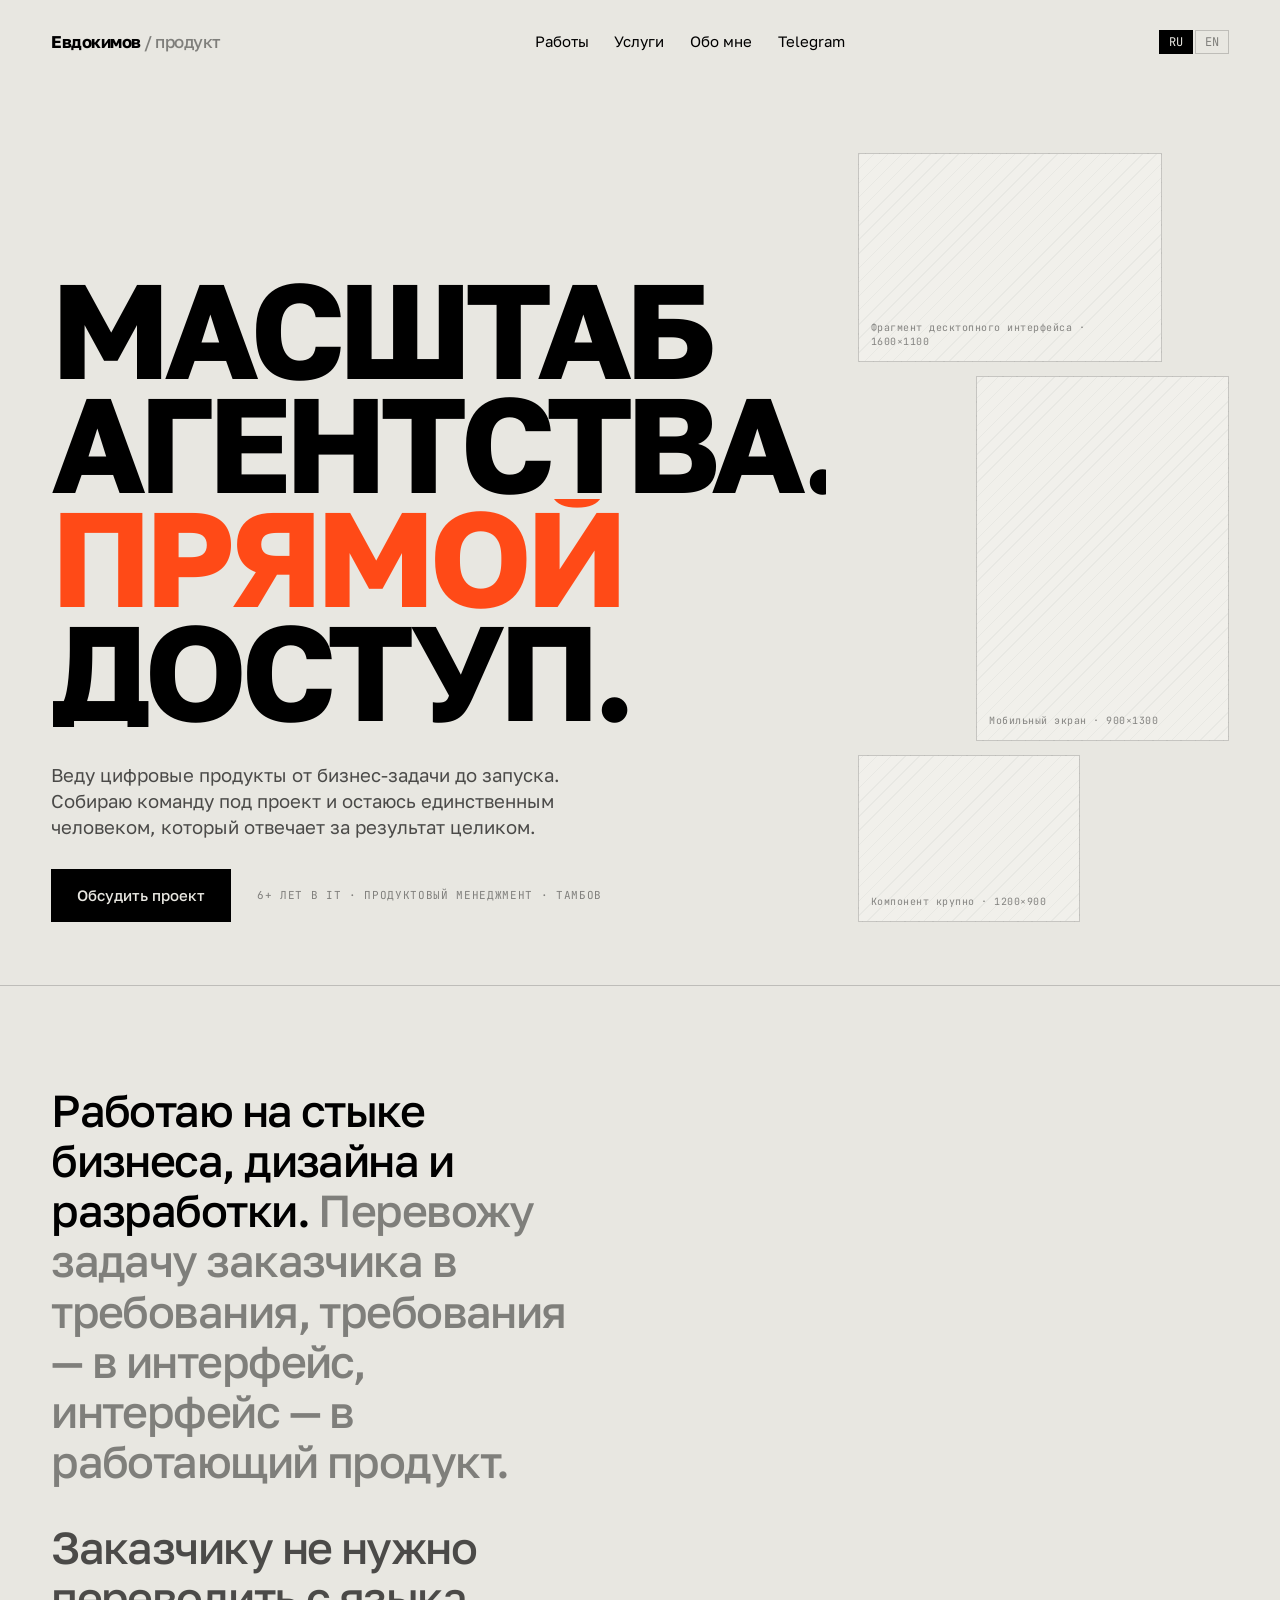
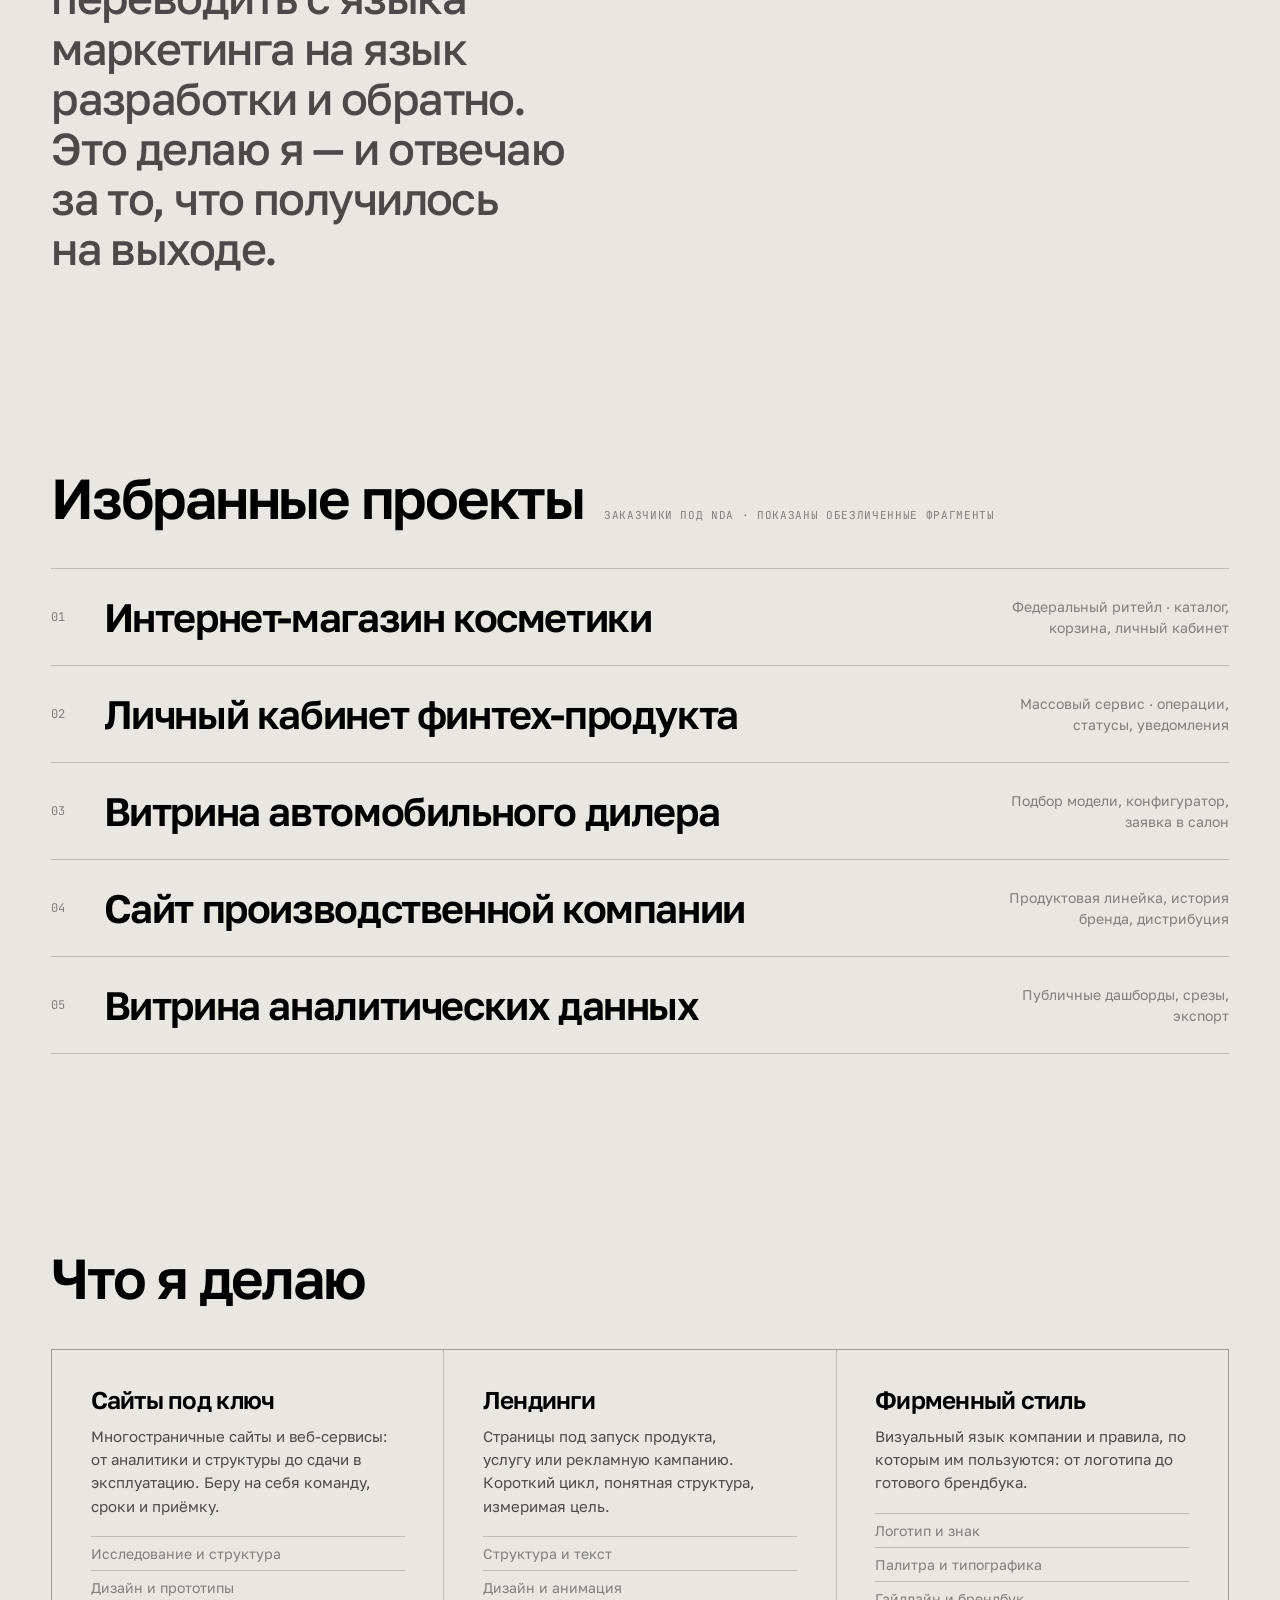
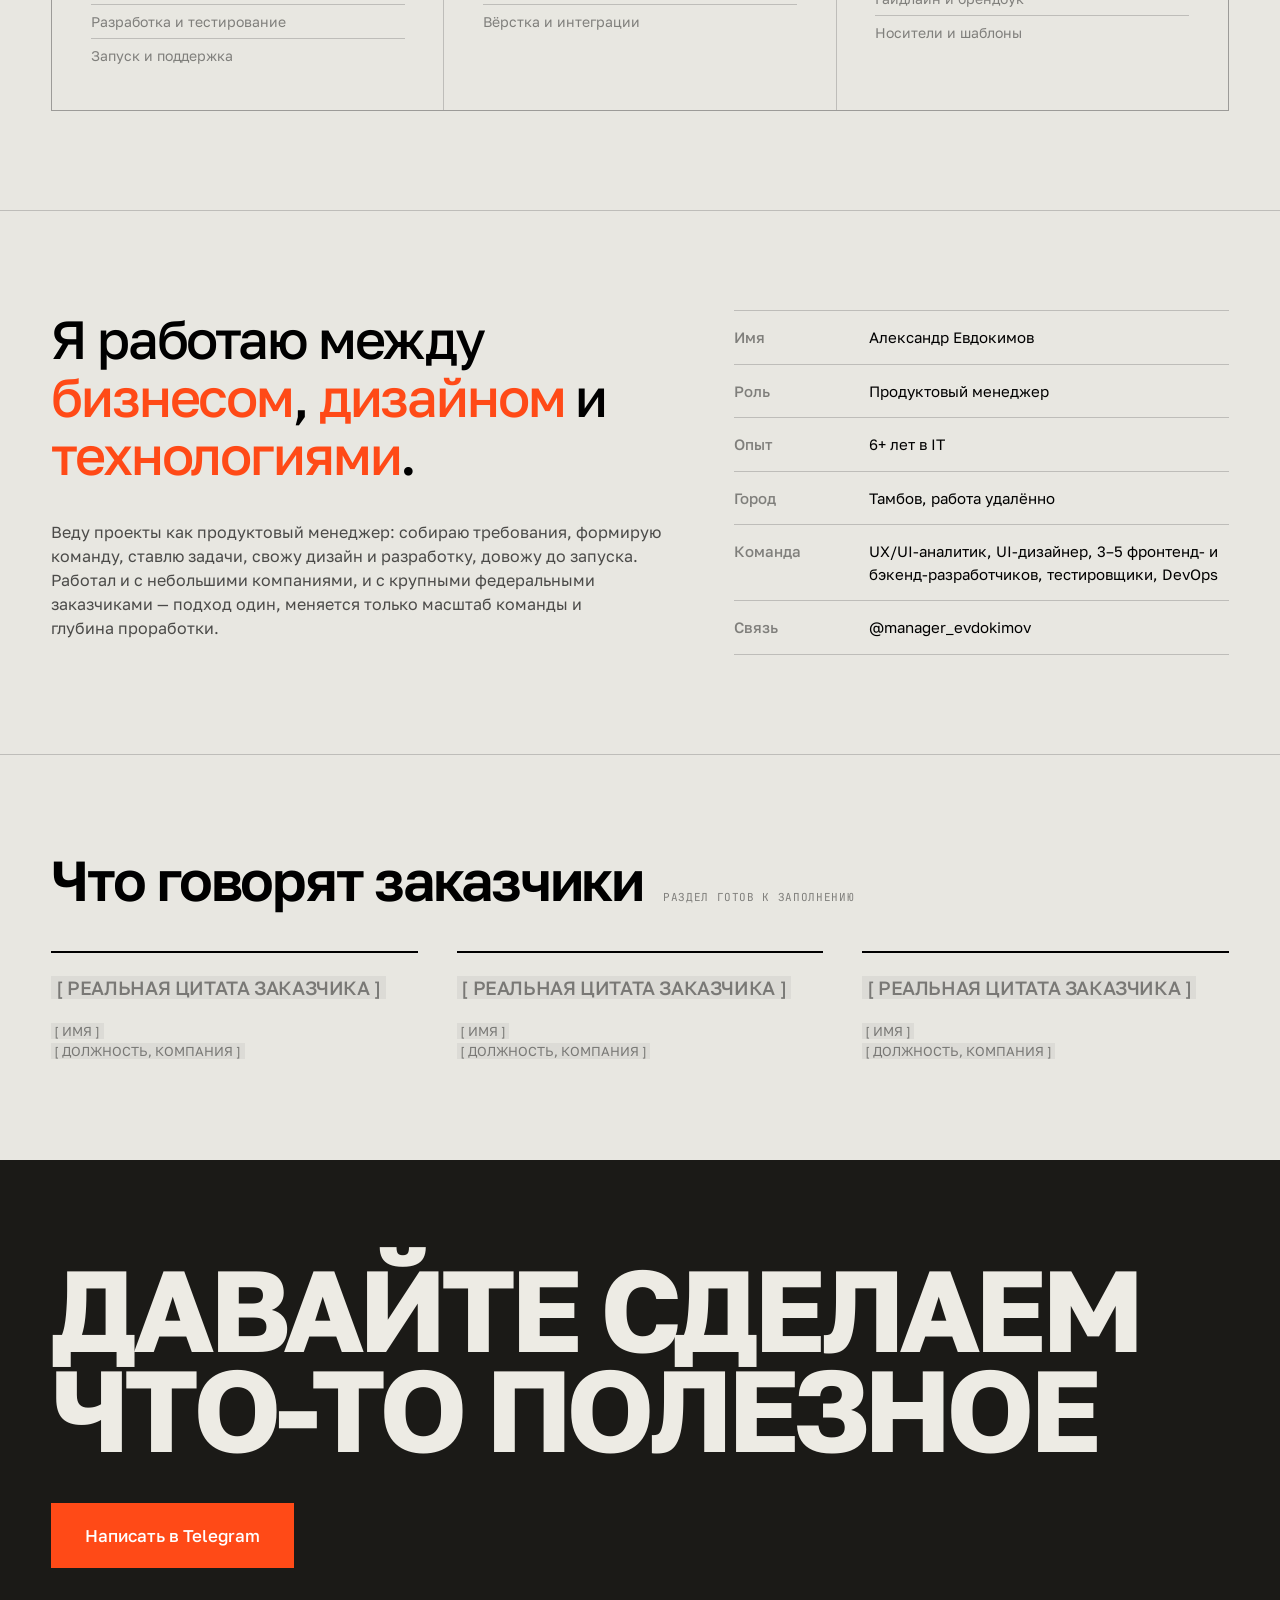
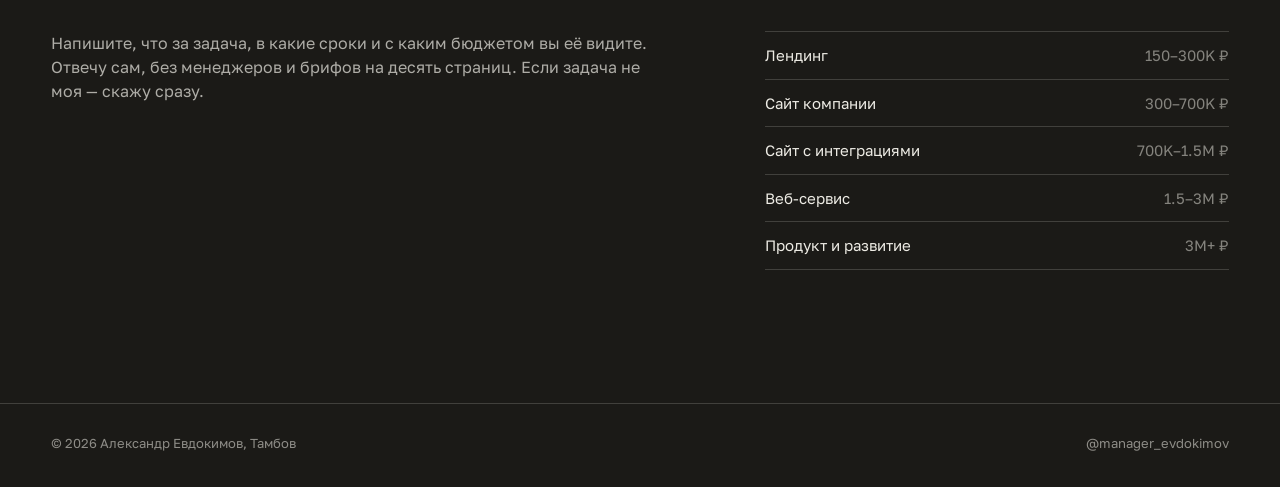
==== commit c54a3202: "add" ====
--- a/index.html
+++ b/index.html
@@ -57,6 +57,7 @@
 
 *{box-sizing:border-box;margin:0;padding:0}
 html{-webkit-text-size-adjust:100%}
+html{overflow-x:clip}
 body{
   background:var(--paper);
   color:var(--ink);
@@ -122,11 +123,11 @@
 /* ── герой ──────────────────────────────────────────── */
 .hero{padding-top:clamp(120px,17vh,190px);padding-bottom:clamp(48px,7vh,88px)}
 .hero-grid{display:grid;grid-template-columns:repeat(12,1fr);gap:clamp(20px,2.5vw,40px);align-items:end}
-.hero-head{grid-column:1/9}
+.hero-head{grid-column:1/9;min-width:0}
 @media(max-width:1000px){.hero-head{grid-column:1/-1}}
 
 h1{
-  font-size:clamp(2.9rem,9.4vw,9.2rem);
+  font-size:clamp(2.35rem,10.5vw,9.2rem);
   font-weight:700;
   line-height:.85;
   letter-spacing:-.05em;
@@ -163,14 +164,19 @@
 .btn-ghost:hover{background:var(--ink);color:var(--paper)}
 
 /* композиция фрагментов в герое */
-.hero-stack{grid-column:9/13;display:grid;gap:14px;opacity:0;animation:fade 1s ease .3s forwards}
+.hero-stack{grid-column:9/13;min-width:0;display:grid;gap:14px;opacity:0;animation:fade 1s ease .3s forwards}
 .hero-stack .ph:nth-child(1){margin-right:18%}
 .hero-stack .ph:nth-child(2){margin-left:32%}
 .hero-stack .ph:nth-child(3){margin-right:40%}
 @media(max-width:1000px){
-  .hero-stack{grid-column:1/-1;grid-template-columns:1fr 1fr;margin-top:48px}
+  .hero-grid{grid-template-columns:1fr;gap:0}
+  .hero-stack{grid-column:1;grid-template-columns:1fr 1fr;gap:12px;margin-top:48px}
   .hero-stack .ph{margin:0!important}
   .hero-stack .ph:nth-child(3){display:none}
+}
+@media(max-width:420px){
+  .hero-stack{grid-template-columns:1fr}
+  .hero-stack .ph:nth-child(2){display:none}
 }
 
 /* ── плейсхолдер изображения ────────────────────────── */
@@ -214,7 +220,7 @@
 .work-list .work-row:last-child{border-bottom:1px solid var(--rule)}
 .work-row:hover,.work-row:focus-visible{padding-left:clamp(10px,1.6vw,26px)}
 .work-num{font-family:"JetBrains Mono",monospace;font-size:.75rem;color:var(--ink-45)}
-.work-title{font-size:clamp(1.35rem,3.1vw,2.7rem);font-weight:600;letter-spacing:-.035em;line-height:1.02}
+.work-title{min-width:0;overflow-wrap:anywhere;font-size:clamp(1.35rem,3.1vw,2.7rem);font-weight:600;letter-spacing:-.035em;line-height:1.02}
 .work-tag{font-size:.875rem;color:var(--ink-45);text-align:right;max-width:26ch}
 .work-row:hover .work-title{color:var(--accent)}
 .work-peek{
@@ -222,8 +228,9 @@
   width:clamp(160px,15vw,230px);aspect-ratio:4/3;
   transform:translateY(-50%) scale(.94);
   opacity:0;pointer-events:none;transition:opacity .25s ease,transform .25s ease;
-  z-index:2;
-}
+  z-index:2;display:none;
+}
+@media(hover:hover) and (min-width:1100px){.work-peek{display:flex}}
 @media(hover:hover) and (min-width:1100px){
   .work-row:hover .work-peek{opacity:1;transform:translateY(-50%) scale(1)}
 }
@@ -263,7 +270,7 @@
 /* ── контакт ────────────────────────────────────────── */
 .contact{background:var(--dark);color:var(--dark-text)}
 .contact h2{
-  font-size:clamp(2.4rem,9vw,8rem);font-weight:700;text-transform:uppercase;
+  font-size:clamp(2.05rem,9vw,8rem);font-weight:700;text-transform:uppercase;
   letter-spacing:-.05em;line-height:.86;
 }
 .contact .btn{background:var(--accent);color:#fff;margin-top:clamp(32px,5vh,60px);padding:20px 34px;font-size:1.0625rem}
@@ -298,7 +305,7 @@
 .case-close{
   position:sticky;top:0;z-index:5;
   display:flex;justify-content:space-between;align-items:center;gap:20px;
-  padding:18px var(--pad);
+  padding:14px var(--pad);flex-wrap:wrap;
   background:var(--dark);border-bottom:1px solid var(--dark-rule);
   max-width:var(--maxw);margin:0 auto;
 }
@@ -310,7 +317,8 @@
 .case-close .spec{color:rgba(237,235,228,.5)}
 .case-head{padding-block:clamp(48px,9vh,110px) clamp(32px,5vh,60px)}
 .case-head h2{
-  font-size:clamp(2.2rem,7.5vw,6.4rem);font-weight:700;text-transform:uppercase;
+  font-size:clamp(1.85rem,7.5vw,6.4rem);
+  overflow-wrap:anywhere;font-weight:700;text-transform:uppercase;
   letter-spacing:-.05em;line-height:.88;max-width:16ch;
 }
 .case-head p{margin-top:28px;color:rgba(237,235,228,.7);font-size:clamp(1.0625rem,1.4vw,1.3rem);line-height:1.45}
